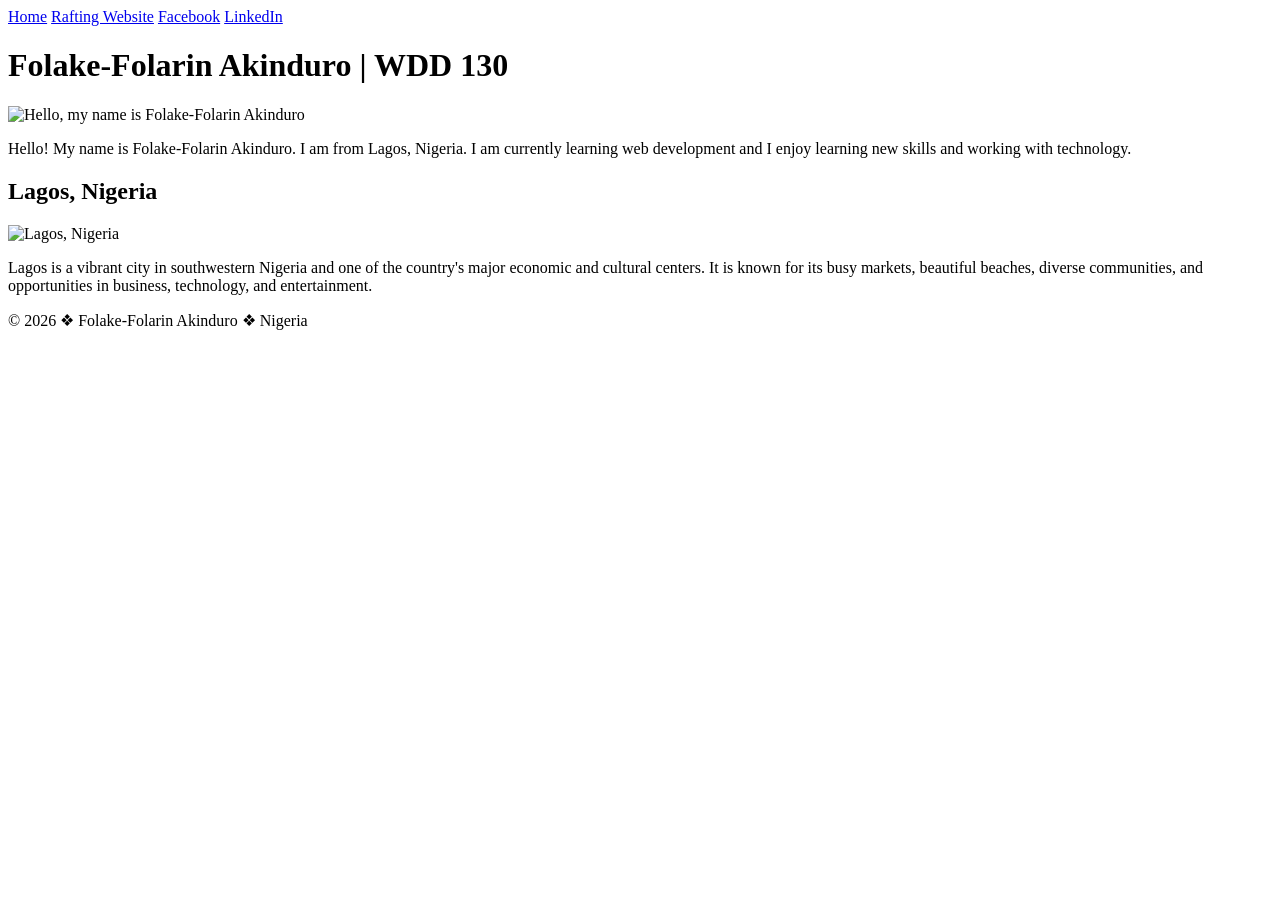
==== wwr/index.html @ 18bc7b3d "Complete W05 Contact Us page" ====
<!DOCTYPE html>
<html lang="en-US">
<head>
  <meta charset="utf-8">
  <meta name="viewport" content="width=device-width, initial-scale=1.0">
  <meta name="description" content="Home page for Folake-Folarin Akinduro, a WDD 130 student from Lagos, Nigeria, learning web development and web fundamentals.">
  <meta name="author" content="Folake-Folarin Akinduro">
  <title>Folake-Folarin Akinduro | WDD 130</title>
  <link rel="stylesheet" href="styles/styles.css">
</head>

<body>
  <header>
    <nav>
      <a href="#">Home</a>
      <a href="wwr/">Rafting Website</a>
      <a href="https://www.facebook.com/">Facebook</a>
      <a href="https://www.linkedin.com/">LinkedIn</a>
</nav>
  </header>

  <div class="grid">
    <main>
      <h1>Folake-Folarin Akinduro | WDD 130</h1>
      <img src="images/profile.jpg" alt="Hello, my name is Folake-Folarin Akinduro" width="200">
      <p>
        Hello! My name is Folake-Folarin Akinduro. I am from Lagos, Nigeria. I am currently
        learning web development and I enjoy learning new skills and working
        with technology.
      </p>
    </main>

    <aside>
      <h2>Lagos, Nigeria</h2>
      <img src="images/lagos.jpg" alt="Lagos, Nigeria">
      <p>
        Lagos is a vibrant city in southwestern Nigeria and one of the country's major
        economic and cultural centers. It is known for its busy markets, beautiful beaches,
        diverse communities, and opportunities in business, technology, and entertainment.
      </p>
    </aside>
  </div>

  <footer>
    <p>&copy; 2026 ❖ Folake-Folarin Akinduro ❖ Nigeria</p>
  </footer>
</body>
</html>
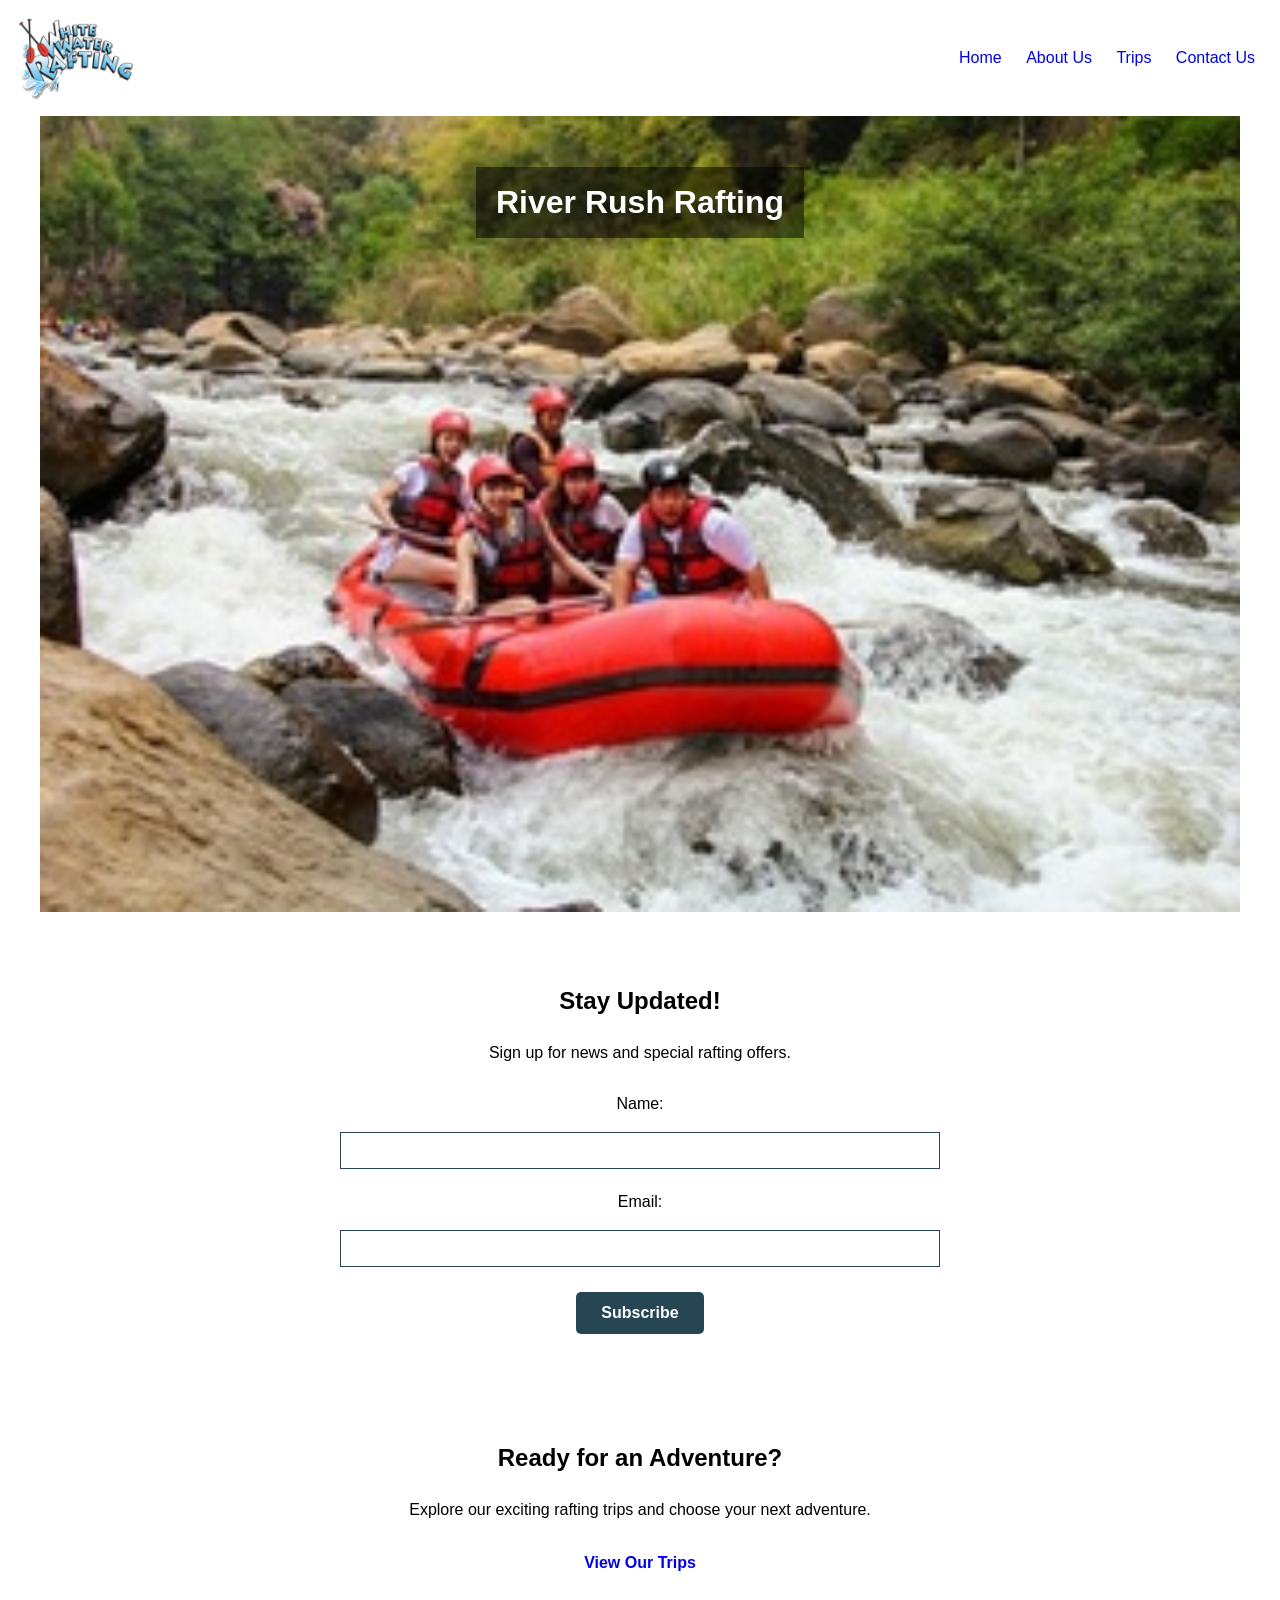
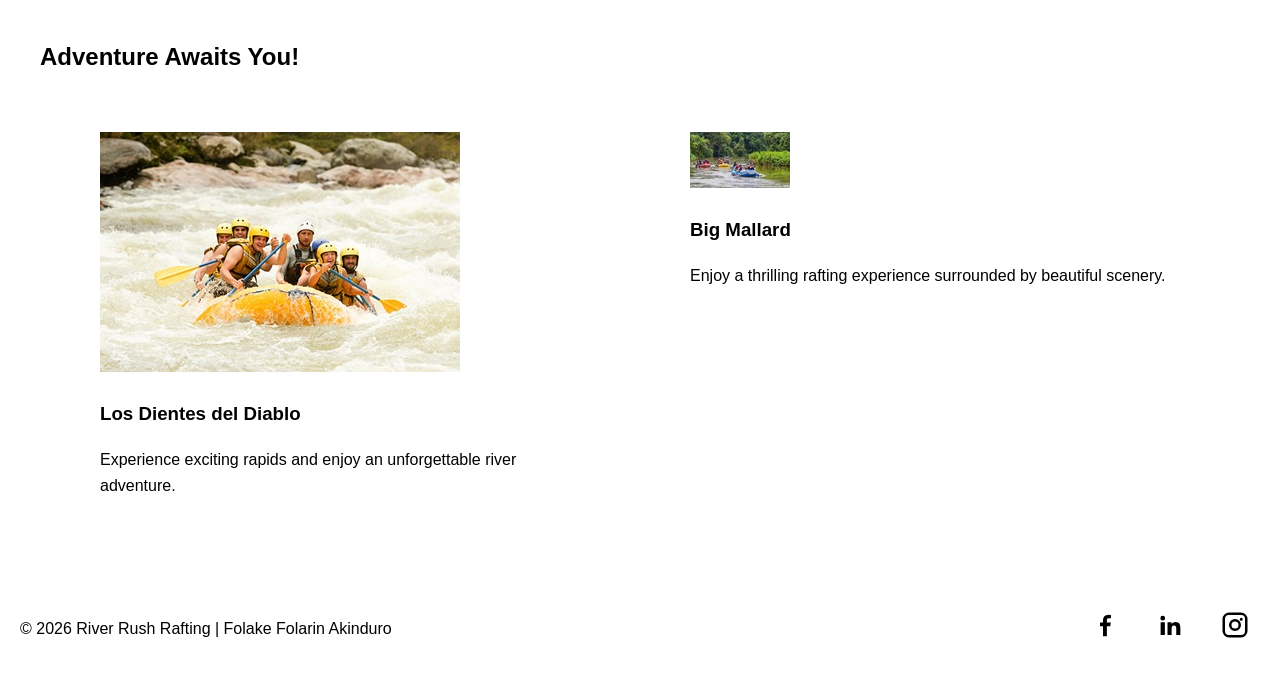
==== commit 1372298b: "Complete W06 rafting home and trips pages" ====
--- a/wwr/index.html
+++ b/wwr/index.html
@@ -1,48 +1,100 @@
 <!DOCTYPE html>
 <html lang="en-US">
+
 <head>
-  <meta charset="utf-8">
+  <meta charset="UTF-8">
   <meta name="viewport" content="width=device-width, initial-scale=1.0">
-  <meta name="description" content="Home page for Folake-Folarin Akinduro, a WDD 130 student from Lagos, Nigeria, learning web development and web fundamentals.">
-  <meta name="author" content="Folake-Folarin Akinduro">
-  <title>Folake-Folarin Akinduro | WDD 130</title>
-  <link rel="stylesheet" href="styles/styles.css">
+  <meta name="description"
+    content="River Rush Rafting offers exciting, safe, and unforgettable whitewater rafting adventures.">
+  <meta name="author" content="Folake Folarin Akinduro">
+  <title>River Rush Rafting | Home</title>
+  <link rel="stylesheet" href="styles/rafting.css">
 </head>
 
 <body>
+
   <header>
-    <nav>
-      <a href="#">Home</a>
-      <a href="wwr/">Rafting Website</a>
-      <a href="https://www.facebook.com/">Facebook</a>
-      <a href="https://www.linkedin.com/">LinkedIn</a>
-</nav>
-  </header>
+  <img src="images/logo.png" alt="River Rush Rafting Logo">
 
-  <div class="grid">
-    <main>
-      <h1>Folake-Folarin Akinduro | WDD 130</h1>
-      <img src="images/profile.jpg" alt="Hello, my name is Folake-Folarin Akinduro" width="200">
-      <p>
-        Hello! My name is Folake-Folarin Akinduro. I am from Lagos, Nigeria. I am currently
-        learning web development and I enjoy learning new skills and working
-        with technology.
-      </p>
-    </main>
+  <nav>
+    <a href="index.html">Home</a>
+    <a href="about.html">About Us</a>
+    <a href="trips.html">Trips</a>
+    <a href="contact.html">Contact Us</a>
+  </nav>
+</header>
 
-    <aside>
-      <h2>Lagos, Nigeria</h2>
-      <img src="images/lagos.jpg" alt="Lagos, Nigeria">
-      <p>
-        Lagos is a vibrant city in southwestern Nigeria and one of the country's major
-        economic and cultural centers. It is known for its busy markets, beautiful beaches,
-        diverse communities, and opportunities in business, technology, and entertainment.
-      </p>
-    </aside>
+<main>
+  <div class="hero">
+    <img src="images/hero.jpg" alt="People enjoying a whitewater rafting adventure">
+
+    <h1>River Rush Rafting</h1>
   </div>
 
-  <footer>
-    <p>&copy; 2026 ❖ Folake-Folarin Akinduro ❖ Nigeria</p>
-  </footer>
+  <section class="newsletter">
+  <h2>Stay Updated!</h2>
+  <p>Sign up for news and special rafting offers.</p>
+
+  <form>
+    <label for="name">Name:</label>
+    <input type="text" id="name" name="name" required>
+
+    <label for="email">Email:</label>
+    <input type="email" id="email" name="email" required>
+
+    <button type="submit">Subscribe</button>
+  </form>
+</section>
+
+<section class="trips-cta">
+  <h2>Ready for an Adventure?</h2>
+  <p>Explore our exciting rafting trips and choose your next adventure.</p>
+  <a href="trips.html">View Our Trips</a>
+</section>
+
+<section class="adventures">
+  <h2>Adventure Awaits You!</h2>
+
+  <div class="adventure-gallery">
+
+    <figure>
+      <img src="images/adventure1.jpg" alt="Rafting adventure on the river">
+      <figcaption>
+        <h3>Los Dientes del Diablo</h3>
+        <p>Experience exciting rapids and enjoy an unforgettable river adventure.</p>
+      </figcaption>
+    </figure>
+
+    <figure>
+      <img src="images/adventure2.jpg" alt="Whitewater rafting adventure">
+      <figcaption>
+        <h3>Big Mallard</h3>
+        <p>Enjoy a thrilling rafting experience surrounded by beautiful scenery.</p>
+      </figcaption>
+    </figure>
+
+  </div>
+</section>
+
+</main>
+
+<footer>
+  <p>&copy; 2026 River Rush Rafting | Folake Folarin Akinduro</p>
+
+  <nav class="socialmedia">
+    <a href="https://facebook.com">
+      <img src="images/facebook.svg" alt="Facebook Icon">
+    </a>
+
+    <a href="https://linkedin.com">
+      <img src="images/linkedin.svg" alt="LinkedIn Icon">
+    </a>
+
+    <a href="https://instagram.com">
+      <img src="images/instagram.svg" alt="Instagram Icon">
+    </a>
+  </nav>
+</footer>
+
 </body>
 </html>
--- a/wwr/styles/rafting.css
+++ b/wwr/styles/rafting.css
@@ -0,0 +1,274 @@
+:root {
+  --primary-color: #264653;
+  --accent2-color: #2a9d8f;
+  --body-font: Arial, sans-serif;
+}
+
+body {
+  font-family: Arial, sans-serif;
+  margin: 0;
+  line-height: 1.6;
+}
+
+header {
+  display: flex;
+  align-items: center;
+  justify-content: space-between;
+  padding: 15px;
+}
+
+header img {
+  width: 120px;
+}
+
+nav a {
+  margin: 0 10px;
+  text-decoration: none;
+}
+
+main {
+  max-width: 1200px;
+  margin: 0 auto;
+}
+
+/* Contact Page */
+.contact-intro {
+  text-align: center;
+  padding: 20px;
+}
+
+.contact-intro h1 {
+  margin-bottom: 10px;
+}
+
+.company-contact {
+  display: grid;
+  grid-template-columns: 1fr 1fr;
+  gap: 20px;
+  padding: 20px;
+}
+
+.contact-info,
+.employees {
+  padding: 10px;
+}
+
+.contact-info p {
+  margin: 8px 0;
+  padding: 4px;
+}
+
+.contact-info iframe {
+  display: block;
+  width: 100%;
+  height: 180px;
+  border: 0;
+  margin-top: 15px;
+}
+
+.employee-gallery {
+  display: flex;
+  flex-direction: column;
+  gap: 15px;
+}
+
+.employee-gallery figure {
+  display: grid;
+  grid-template-columns: 100px 1fr;
+  align-items: center;
+  gap: 15px;
+}
+
+.employee-gallery img {
+  width: 100px;
+  height: 100px;
+  object-fit: cover;
+  border-radius: 5px;
+}
+
+.employee-gallery figcaption {
+  font-weight: bold;
+}
+
+.contact-form-section {
+  padding: 20px;
+}
+
+.contact-form-section h2 {
+  text-align: center;
+  margin-bottom: 15px;
+}
+
+form {
+  max-width: 600px;
+  margin: 0 auto;
+}
+
+fieldset {
+  border: 1px solid var(--primary-color);
+  padding: 15px;
+  margin-bottom: 15px;
+}
+
+legend {
+  font-weight: bold;
+  padding: 0 5px;
+}
+
+form label {
+  display: block;
+  margin: 10px 0 5px;
+}
+
+form input[type="text"],
+form input[type="email"],
+form textarea {
+  width: 100%;
+  padding: 10px;
+  border: 1px solid var(--primary-color);
+  font-family: var(--body-font);
+}
+
+form input[type="radio"] {
+  margin-right: 8px;
+}
+
+form fieldset label {
+  display: block;
+  margin: 8px 0;
+}
+
+.newsletter {
+  text-align: center;
+  padding: 30px 20px;
+  margin: 20px 0;
+}
+
+.newsletter form {
+  display: flex;
+  justify-content: center;
+  align-items: center;
+  gap: 10px;
+  flex-wrap: wrap;
+}
+
+.newsletter input {
+  width: auto;
+}
+
+.trips-cta {
+  text-align: center;
+  padding: 30px 20px;
+  margin: 20px 0;
+}
+
+.trips-cta a {
+  display: inline-block;
+  padding: 12px 25px;
+  text-decoration: none;
+  font-weight: bold;
+}
+
+form button {
+  display: block;
+  margin: 15px auto 5px;
+  padding: 12px 25px;
+  background-color: var(--primary-color);
+  color: white;
+  border: none;
+  border-radius: 5px;
+  font-size: 1rem;
+  font-weight: bold;
+  cursor: pointer;
+}
+
+form button:hover {
+  background-color: var(--accent2-color);
+}
+
+/* Home Page Hero */
+
+.hero {
+  position: relative;
+}
+
+.hero > img {
+  width: 100%;
+  display: block;
+}
+
+.hero h1 {
+  position: absolute;
+  top: 30px;
+  left: 50%;
+  transform: translateX(-50%);
+  color: white;
+  background-color: rgba(0, 0, 0, 0.5);
+  padding: 10px 20px;
+}  
+
+.adventure-gallery {
+  display: grid;
+  grid-template-columns: 1fr 1fr;
+  gap: 20px;
+  padding: 20px;
+}
+
+footer {
+  display: flex;
+  justify-content: space-between;
+  align-items: center;
+  padding: 20px;
+  margin-top: 30px;
+}
+
+.socialmedia {
+  display: flex;
+  gap: 15px;
+}
+
+.socialmedia img {
+  width: 30px;
+  height: 30px;
+}
+
+.trip-table {
+  padding: 20px;
+  text-align: center;
+}
+
+.trip-table table {
+  width: 100%;
+  border-collapse: collapse;
+  margin-top: 15px;
+}
+
+.trip-table th,
+.trip-table td {
+  border: 1px solid #264653;
+  padding: 10px;
+}
+
+.trip-table th {
+  font-weight: bold;
+}
+
+.contact-cta {
+  text-align: center;
+  padding: 30px 20px;
+  margin: 20px 0;
+}
+
+.contact-cta a {
+  display: inline-block;
+  padding: 12px 25px;
+  text-decoration: none;
+  font-weight: bold;
+  background-color: var(--primary-color);
+  color: white;
+  border-radius: 5px;
+}
+
+.contact-cta a:hover {
+  background-color: var(--accent2-color);
+}
